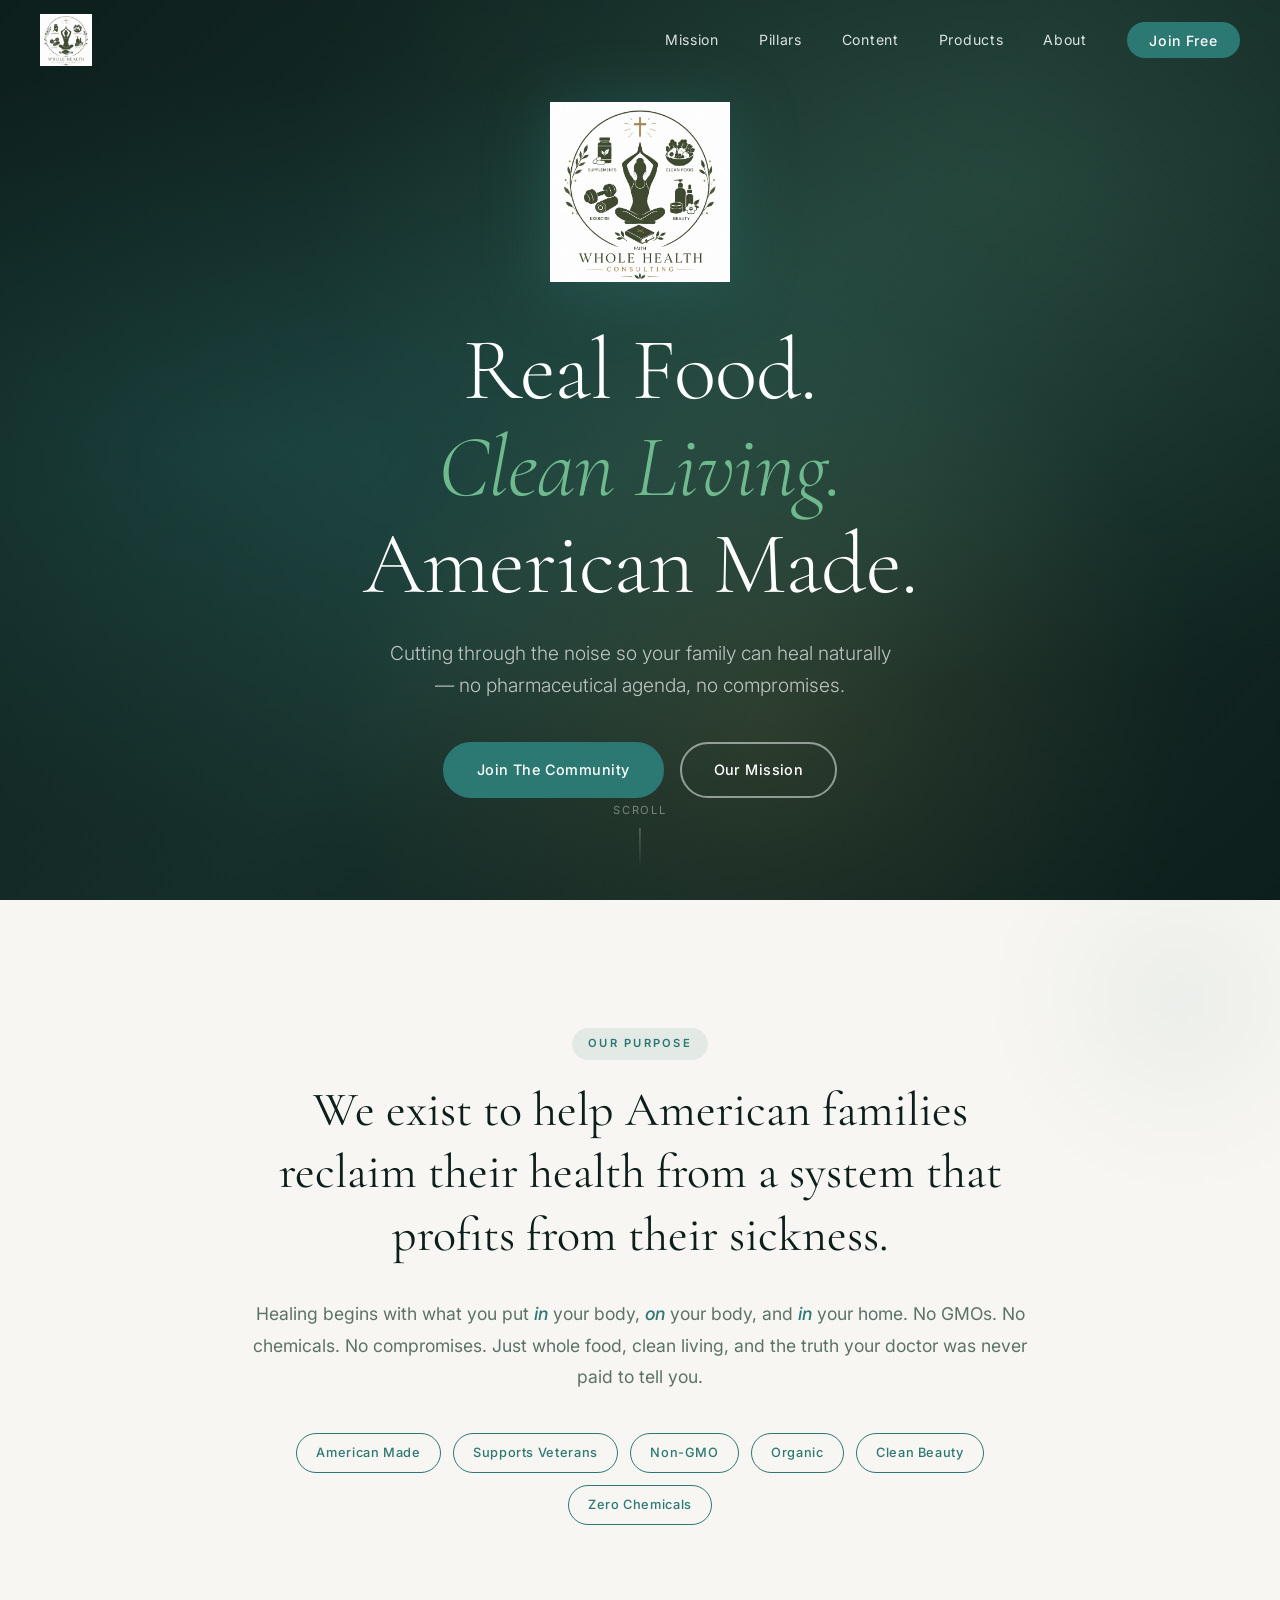
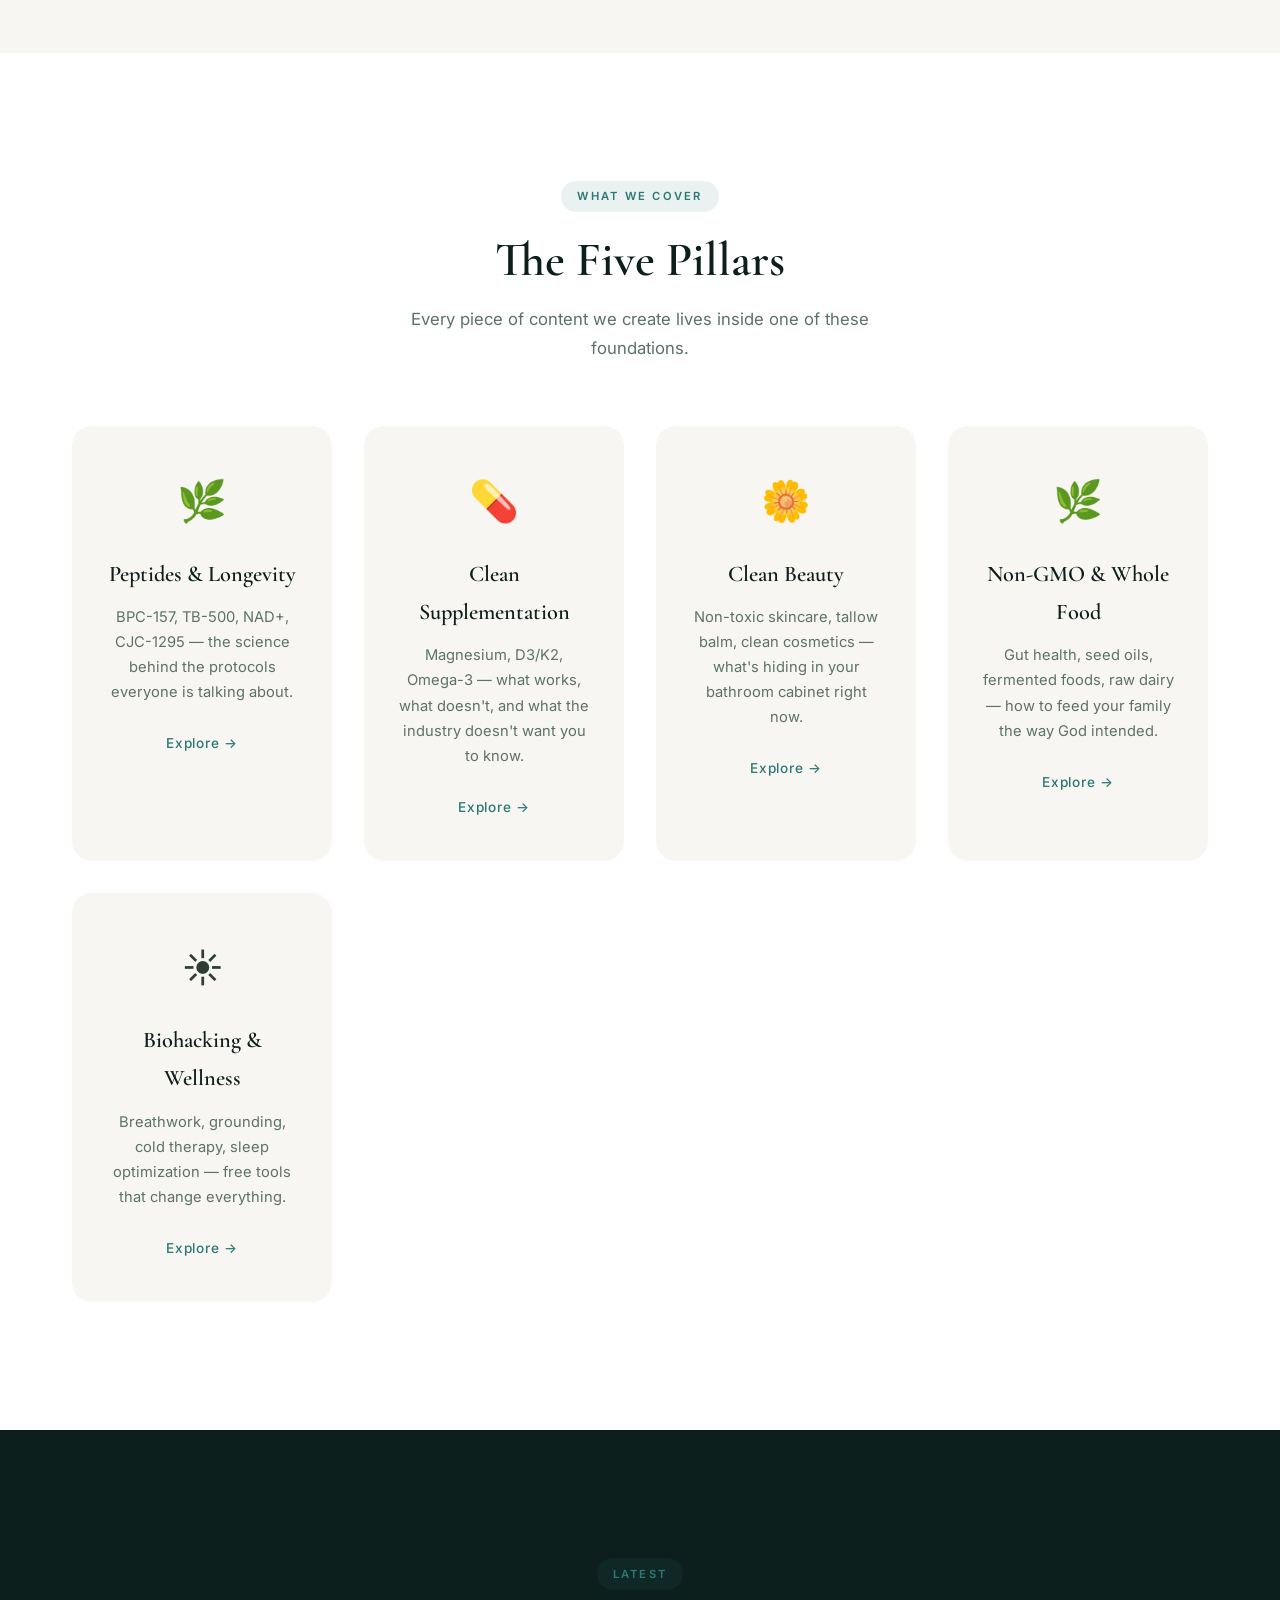
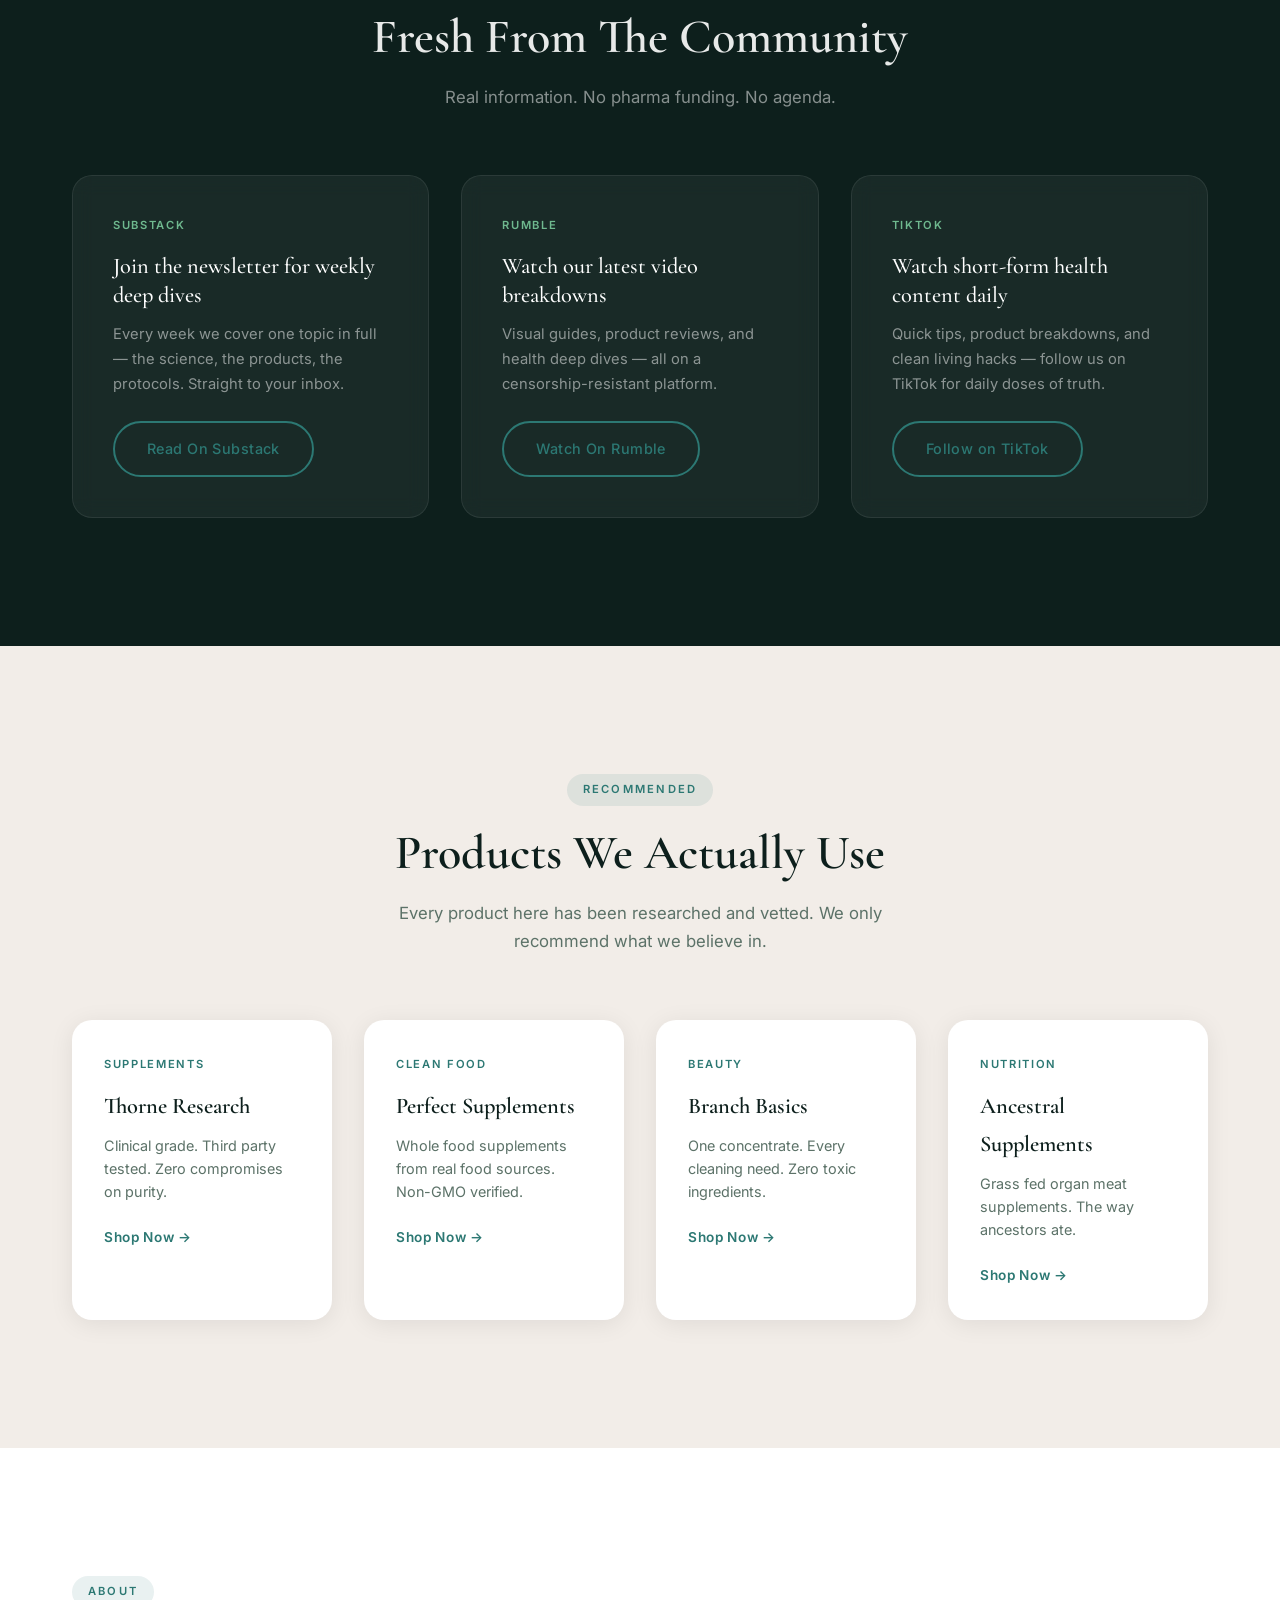
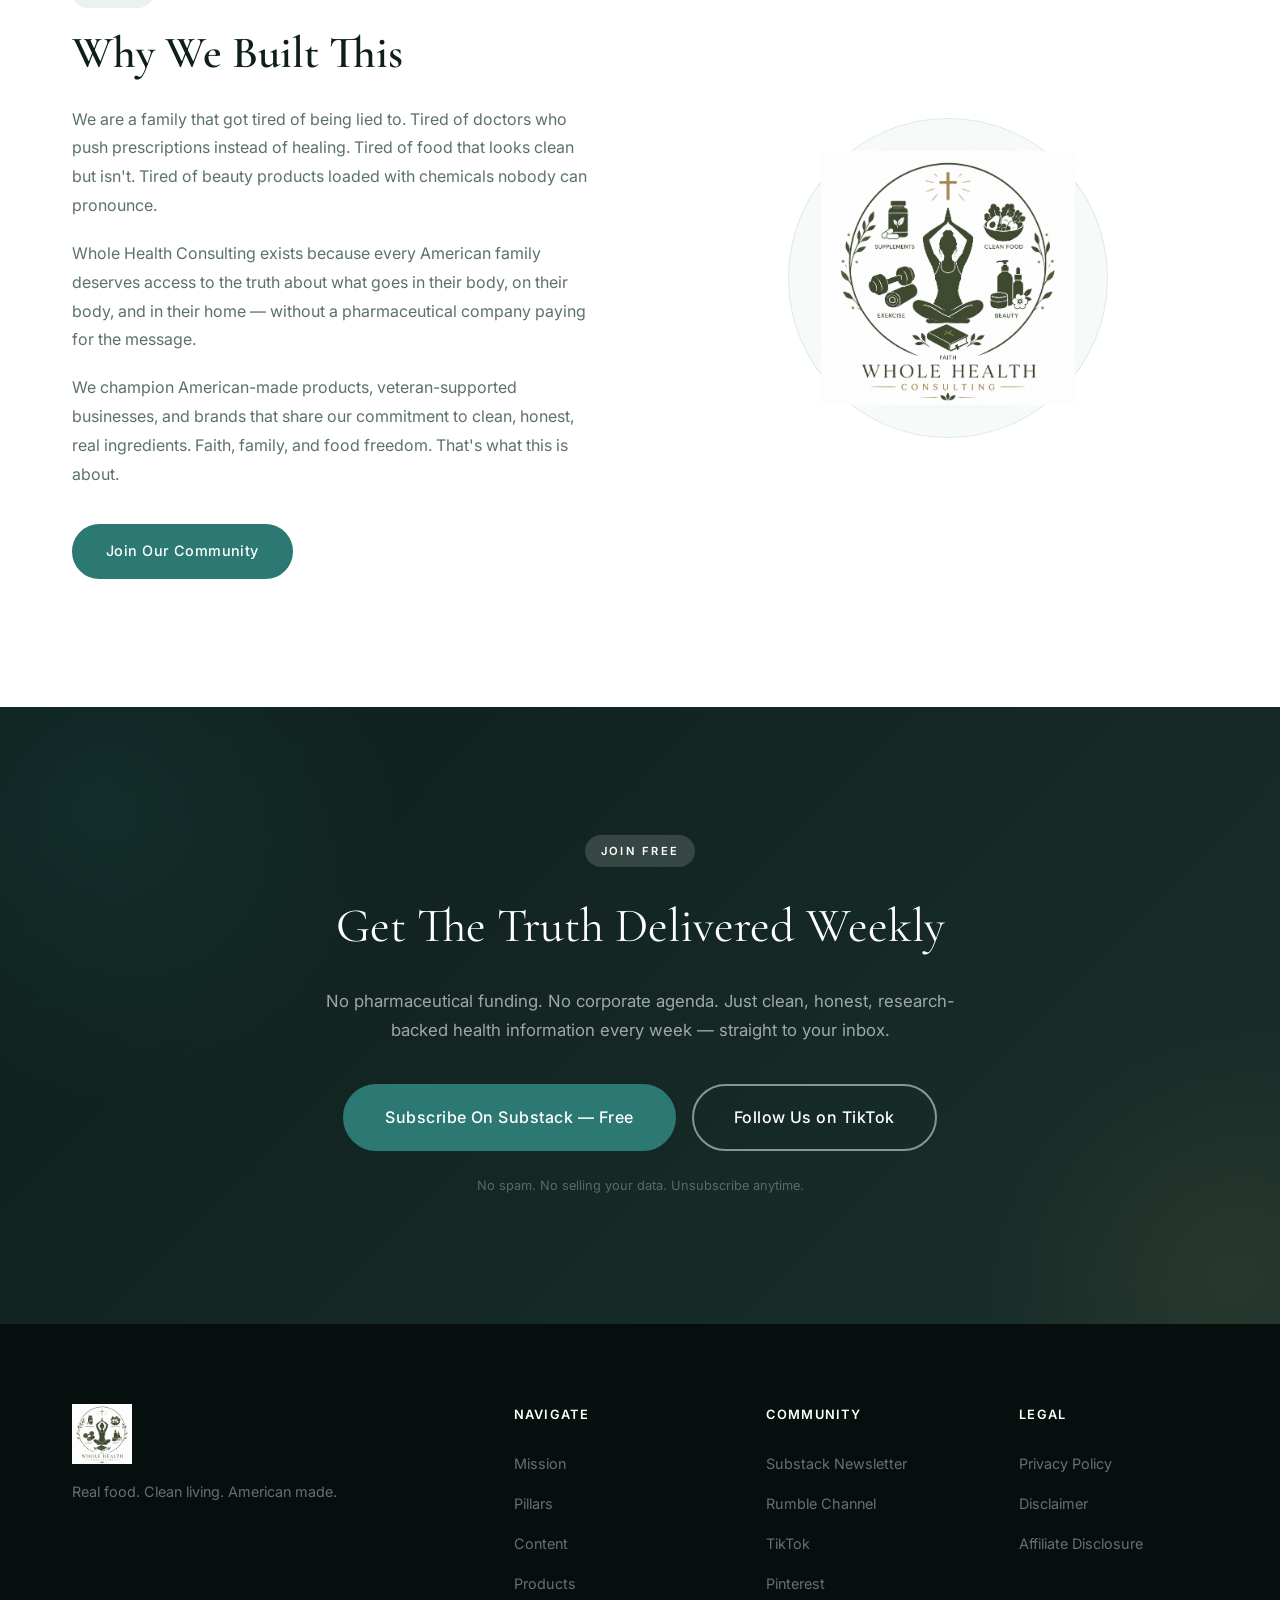
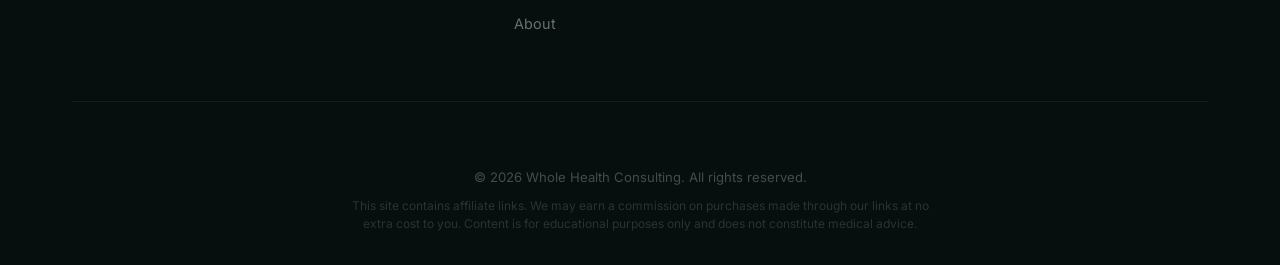
==== preview.html @ 271370a6 "Add coming-soon landing page; preserve full site as preview.html - index.html: branded coming-soon p" ====
<!DOCTYPE html>
<html lang="en">
<head>
    <meta charset="UTF-8" />
    <meta name="viewport" content="width=device-width, initial-scale=1.0" />
    <meta name="description" content="Whole Health Consulting — Real food. Clean living. American made. Natural health education for families who demand better." />
    <title>Whole Health Consulting</title>

    <!-- Fonts -->
    <link rel="preconnect" href="https://fonts.googleapis.com" />
    <link rel="preconnect" href="https://fonts.gstatic.com" crossorigin />
    <link href="https://fonts.googleapis.com/css2?family=Cormorant+Garamond:ital,wght@0,300;0,400;0,600;0,700;1,300;1,400&family=Inter:wght@300;400;500;600&display=swap" rel="stylesheet" />

    <!-- Styles -->
    <link rel="stylesheet" href="css/style.css" />
    <link rel="stylesheet" href="css/animations.css" />
    <link rel="stylesheet" href="css/responsive.css" />
</head>

<body>

    <!-- ── NAVIGATION ───────────────────────────────────── -->
    <nav id="navbar">
        <div class="nav-container">
            <a href="#home" class="nav-logo">
                <img src="images/logo.png" alt="Whole Health Consulting" />
            </a>
            <button class="nav-toggle" id="navToggle" aria-label="Toggle menu">
                <span></span><span></span><span></span>
            </button>
            <ul class="nav-links" id="navLinks">
                <li><a href="#mission">Mission</a></li>
                <li><a href="#pillars">Pillars</a></li>
                <li><a href="#content">Content</a></li>
                <li><a href="#products">Products</a></li>
                <li><a href="#about">About</a></li>
                <li><a href="#newsletter" class="nav-cta">Join Free</a></li>
            </ul>
        </div>
    </nav>

    <!-- ── HERO ─────────────────────────────────────────── -->
    <section id="home" class="hero">
        <div class="hero-bg">
            <div class="hero-overlay"></div>
            <div class="hero-particles" id="particles"></div>
        </div>
        <div class="hero-content">
            <img src="images/logo.png" alt="Whole Health Consulting" class="hero-logo animate-float" />
            <h1 class="hero-title animate-fade-up">
                Real Food.<br />
                <em>Clean Living.</em><br />
                American Made.
            </h1>
            <p class="hero-sub animate-fade-up delay-1">
                Cutting through the noise so your family can heal naturally —
                no pharmaceutical agenda, no compromises.
            </p>
            <div class="hero-buttons animate-fade-up delay-2">
                <a href="#newsletter" class="btn btn-primary">Join The Community</a>
                <a href="#mission" class="btn btn-ghost">Our Mission</a>
            </div>
        </div>
        <div class="hero-scroll-indicator">
            <span>Scroll</span>
            <div class="scroll-line"></div>
        </div>
    </section>

    <!-- ── MISSION ───────────────────────────────────────── -->
    <section id="mission" class="mission">
        <div class="container">
            <div class="mission-inner">
                <div class="section-tag animate-on-scroll">Our Purpose</div>
                <h2 class="mission-statement animate-on-scroll">
                    We exist to help American families reclaim their health
                    from a system that profits from their sickness.
                </h2>
                <p class="mission-body animate-on-scroll">
                    Healing begins with what you put <em>in</em> your body, <em>on</em> your body,
                    and <em>in</em> your home. No GMOs. No chemicals. No compromises.
                    Just whole food, clean living, and the truth your doctor was never paid to tell you.
                </p>
                <div class="mission-tags animate-on-scroll">
                    <span class="tag">American Made</span>
                    <span class="tag">Supports Veterans</span>
                    <span class="tag">Non-GMO</span>
                    <span class="tag">Organic</span>
                    <span class="tag">Clean Beauty</span>
                    <span class="tag">Zero Chemicals</span>
                </div>
            </div>
        </div>
    </section>

    <!-- ── PILLARS ───────────────────────────────────────── -->
    <section id="pillars" class="pillars">
        <div class="container">
            <div class="section-header animate-on-scroll">
                <div class="section-tag">What We Cover</div>
                <h2>The Five Pillars</h2>
                <p>Every piece of content we create lives inside one of these foundations.</p>
            </div>
            <div class="pillars-grid">

                <div class="pillar-card animate-on-scroll">
                    <div class="pillar-icon">&#127807;</div>
                    <h3>Peptides &amp; Longevity</h3>
                    <p>BPC-157, TB-500, NAD+, CJC-1295 — the science behind the protocols everyone is talking about.</p>
                    <a href="#newsletter" class="pillar-link">Explore &#8594;</a>
                </div>

                <div class="pillar-card animate-on-scroll delay-1">
                    <div class="pillar-icon">&#128138;</div>
                    <h3>Clean Supplementation</h3>
                    <p>Magnesium, D3/K2, Omega-3 — what works, what doesn't, and what the industry doesn't want you to know.</p>
                    <a href="#newsletter" class="pillar-link">Explore &#8594;</a>
                </div>

                <div class="pillar-card animate-on-scroll delay-2">
                    <div class="pillar-icon">&#127804;</div>
                    <h3>Clean Beauty</h3>
                    <p>Non-toxic skincare, tallow balm, clean cosmetics — what's hiding in your bathroom cabinet right now.</p>
                    <a href="#newsletter" class="pillar-link">Explore &#8594;</a>
                </div>

                <div class="pillar-card animate-on-scroll delay-3">
                    <div class="pillar-icon">&#127807;</div>
                    <h3>Non-GMO &amp; Whole Food</h3>
                    <p>Gut health, seed oils, fermented foods, raw dairy — how to feed your family the way God intended.</p>
                    <a href="#newsletter" class="pillar-link">Explore &#8594;</a>
                </div>

                <div class="pillar-card animate-on-scroll delay-4">
                    <div class="pillar-icon">&#9728;</div>
                    <h3>Biohacking &amp; Wellness</h3>
                    <p>Breathwork, grounding, cold therapy, sleep optimization — free tools that change everything.</p>
                    <a href="#newsletter" class="pillar-link">Explore &#8594;</a>
                </div>

            </div>
        </div>
    </section>

    <!-- ── FEATURED CONTENT ──────────────────────────────── -->
    <section id="content" class="featured-content">
        <div class="container">
            <div class="section-header animate-on-scroll">
                <div class="section-tag">Latest</div>
                <h2>Fresh From The Community</h2>
                <p>Real information. No pharma funding. No agenda.</p>
            </div>
            <div class="content-grid">
                <div class="content-card animate-on-scroll">
                    <div class="content-card-tag">Substack</div>
                    <h3>Join the newsletter for weekly deep dives</h3>
                    <p>Every week we cover one topic in full — the science, the products, the protocols. Straight to your inbox.</p>
                    <a href="https://substack.com" target="_blank" class="btn btn-outline">Read On Substack</a>
                </div>
                <div class="content-card animate-on-scroll delay-1">
                    <div class="content-card-tag">Rumble</div>
                    <h3>Watch our latest video breakdowns</h3>
                    <p>Visual guides, product reviews, and health deep dives — all on a censorship-resistant platform.</p>
                    <a href="https://rumble.com" target="_blank" class="btn btn-outline">Watch On Rumble</a>
                </div>
                <div class="content-card animate-on-scroll delay-2">
                    <div class="content-card-tag">TikTok</div>
                    <h3>Watch short-form health content daily</h3>
                    <p>Quick tips, product breakdowns, and clean living hacks — follow us on TikTok for daily doses of truth.</p>
                    <a href="https://www.tiktok.com/@wholehealthconsulting" target="_blank" class="btn btn-outline">Follow on TikTok</a>
                </div>
            </div>
        </div>
    </section>

    <!-- ── PRODUCTS ───────────────────────────────────────── -->
    <section id="products" class="products">
        <div class="container">
            <div class="section-header animate-on-scroll">
                <div class="section-tag">Recommended</div>
                <h2>Products We Actually Use</h2>
                <p>Every product here has been researched and vetted. We only recommend what we believe in.</p>
            </div>
            <div class="products-grid">
                <div class="product-card animate-on-scroll">
                    <div class="product-category">Supplements</div>
                    <h4>Thorne Research</h4>
                    <p>Clinical grade. Third party tested. Zero compromises on purity.</p>
                    <a href="#" class="product-link">Shop Now &#8594;</a>
                </div>
                <div class="product-card animate-on-scroll delay-1">
                    <div class="product-category">Clean Food</div>
                    <h4>Perfect Supplements</h4>
                    <p>Whole food supplements from real food sources. Non-GMO verified.</p>
                    <a href="#" class="product-link">Shop Now &#8594;</a>
                </div>
                <div class="product-card animate-on-scroll delay-2">
                    <div class="product-category">Beauty</div>
                    <h4>Branch Basics</h4>
                    <p>One concentrate. Every cleaning need. Zero toxic ingredients.</p>
                    <a href="#" class="product-link">Shop Now &#8594;</a>
                </div>
                <div class="product-card animate-on-scroll delay-3">
                    <div class="product-category">Nutrition</div>
                    <h4>Ancestral Supplements</h4>
                    <p>Grass fed organ meat supplements. The way ancestors ate.</p>
                    <a href="#" class="product-link">Shop Now &#8594;</a>
                </div>
            </div>
        </div>
    </section>

    <!-- ── ABOUT ──────────────────────────────────────────── -->
    <section id="about" class="about">
        <div class="container">
            <div class="about-inner">
                <div class="about-text animate-on-scroll">
                    <div class="section-tag">About</div>
                    <h2>Why We Built This</h2>
                    <p>
                        We are a family that got tired of being lied to. Tired of doctors who push prescriptions
                        instead of healing. Tired of food that looks clean but isn't. Tired of beauty products
                        loaded with chemicals nobody can pronounce.
                    </p>
                    <p>
                        Whole Health Consulting exists because every American family deserves access to
                        the truth about what goes in their body, on their body, and in their home —
                        without a pharmaceutical company paying for the message.
                    </p>
                    <p>
                        We champion American-made products, veteran-supported businesses, and brands
                        that share our commitment to clean, honest, real ingredients.
                        Faith, family, and food freedom. That's what this is about.
                    </p>
                    <a href="#newsletter" class="btn btn-primary">Join Our Community</a>
                </div>
                <div class="about-visual animate-on-scroll delay-1">
                    <div class="about-logo-wrap">
                        <img src="images/logo.png" alt="Whole Health Consulting" />
                    </div>
                </div>
            </div>
        </div>
    </section>

    <!-- ── NEWSLETTER ─────────────────────────────────────── -->
    <section id="newsletter" class="newsletter">
        <div class="container">
            <div class="newsletter-inner animate-on-scroll">
                <div class="section-tag light">Join Free</div>
                <h2>Get The Truth Delivered Weekly</h2>
                <p>
                    No pharmaceutical funding. No corporate agenda. Just clean, honest,
                    research-backed health information every week — straight to your inbox.
                </p>
                <div class="newsletter-buttons">
                    <a href="https://substack.com" target="_blank" class="btn btn-primary btn-large">
                        Subscribe On Substack — Free
                    </a>
                    <a href="https://www.tiktok.com/@wholehealthconsulting" target="_blank" class="btn btn-ghost btn-large">
                        Follow Us on TikTok
                    </a>
                </div>
                <p class="newsletter-note">No spam. No selling your data. Unsubscribe anytime.</p>
            </div>
        </div>
    </section>

    <!-- ── FOOTER ─────────────────────────────────────────── -->
    <footer class="footer">
        <div class="container">
            <div class="footer-inner">
                <div class="footer-brand">
                    <img src="images/logo.png" alt="Whole Health Consulting" class="footer-logo" />
                    <p>Real food. Clean living. American made.</p>
                </div>
                <div class="footer-links">
                    <h4>Navigate</h4>
                    <ul>
                        <li><a href="#mission">Mission</a></li>
                        <li><a href="#pillars">Pillars</a></li>
                        <li><a href="#content">Content</a></li>
                        <li><a href="#products">Products</a></li>
                        <li><a href="#about">About</a></li>
                    </ul>
                </div>
                <div class="footer-links">
                    <h4>Community</h4>
                    <ul>
                        <li><a href="https://substack.com" target="_blank">Substack Newsletter</a></li>
                        <li><a href="https://rumble.com" target="_blank">Rumble Channel</a></li>
                        <li><a href="https://www.tiktok.com/@wholehealthconsulting" target="_blank">TikTok</a></li>
                        <li><a href="https://pinterest.com" target="_blank">Pinterest</a></li>
                    </ul>
                </div>
                <div class="footer-legal">
                    <h4>Legal</h4>
                    <ul>
                        <li><a href="#">Privacy Policy</a></li>
                        <li><a href="#">Disclaimer</a></li>
                        <li><a href="#">Affiliate Disclosure</a></li>
                    </ul>
                </div>
            </div>
            <div class="footer-bottom">
                <p>&copy; 2026 Whole Health Consulting. All rights reserved.</p>
                <p class="disclaimer">
                    This site contains affiliate links. We may earn a commission on purchases
                    made through our links at no extra cost to you. Content is for educational
                    purposes only and does not constitute medical advice.
                </p>
            </div>
        </div>
    </footer>

    <!-- ── SCRIPTS ────────────────────────────────────────── -->
    <script src="js/nav.js"></script>
    <script src="js/animations.js"></script>
    <script src="js/main.js"></script>

</body>
</html>
---- css/style.css ----
/* ── ROOT VARIABLES ────────────────────────────────────── */
:root {
    --primary:    #2C7873;
    --secondary:  #6FB98F;
    --accent:     #C8B89A;
    --gold:       #C8A951;
    --dark:       #0D1F1C;
    --dark-mid:   #1A2F2B;
    --text:       #2C3E35;
    --text-light: #5C7268;
    --white:      #FFFFFF;
    --off-white:  #F8F6F2;
    --light-bg:   #F2EDE8;

    --font-serif: 'Cormorant Garamond', Georgia, serif;
    --font-sans:  'Inter', system-ui, sans-serif;

    --max-width: 1200px;
    --nav-height: 80px;
    --radius: 12px;
    --radius-lg: 20px;
    --shadow: 0 4px 24px rgba(0,0,0,0.08);
    --shadow-lg: 0 12px 48px rgba(0,0,0,0.14);
    --transition: all 0.4s cubic-bezier(0.4, 0, 0.2, 1);
}

/* ── RESET ──────────────────────────────────────────────── */
*, *::before, *::after { box-sizing: border-box; margin: 0; padding: 0; }
html { scroll-behavior: smooth; font-size: 16px; }
body {
    font-family: var(--font-sans);
    color: var(--text);
    background: var(--white);
    overflow-x: hidden;
    line-height: 1.7;
}
img { max-width: 100%; display: block; }
a  { text-decoration: none; color: inherit; }
ul { list-style: none; }

/* ── UTILITY ────────────────────────────────────────────── */
.container {
    max-width: var(--max-width);
    margin: 0 auto;
    padding: 0 2rem;
}
.section-tag {
    display: inline-block;
    font-family: var(--font-sans);
    font-size: 0.7rem;
    font-weight: 600;
    letter-spacing: 0.2em;
    text-transform: uppercase;
    color: var(--primary);
    background: rgba(44,120,115,0.1);
    padding: 0.4rem 1rem;
    border-radius: 100px;
    margin-bottom: 1.2rem;
}
.section-tag.light {
    color: var(--white);
    background: rgba(255,255,255,0.15);
}
.section-header {
    text-align: center;
    margin-bottom: 4rem;
}
.section-header h2 {
    font-family: var(--font-serif);
    font-size: clamp(2rem, 4vw, 3rem);
    font-weight: 600;
    color: var(--dark);
    margin-bottom: 1rem;
    line-height: 1.2;
}
.section-header p {
    font-size: 1.05rem;
    color: var(--text-light);
    max-width: 520px;
    margin: 0 auto;
}

/* ── BUTTONS ────────────────────────────────────────────── */
.btn {
    display: inline-flex;
    align-items: center;
    justify-content: center;
    gap: 0.5rem;
    padding: 0.85rem 2rem;
    border-radius: 100px;
    font-family: var(--font-sans);
    font-size: 0.9rem;
    font-weight: 500;
    letter-spacing: 0.03em;
    cursor: pointer;
    transition: var(--transition);
    border: 2px solid transparent;
    white-space: nowrap;
}
.btn-primary {
    background: var(--primary);
    color: var(--white);
    border-color: var(--primary);
}
.btn-primary:hover {
    background: var(--dark-mid);
    border-color: var(--dark-mid);
    transform: translateY(-2px);
    box-shadow: 0 8px 24px rgba(44,120,115,0.3);
}
.btn-ghost {
    background: transparent;
    color: var(--white);
    border-color: rgba(255,255,255,0.5);
}
.btn-ghost:hover {
    background: rgba(255,255,255,0.1);
    border-color: var(--white);
    transform: translateY(-2px);
}
.btn-outline {
    background: transparent;
    color: var(--primary);
    border-color: var(--primary);
}
.btn-outline:hover {
    background: var(--primary);
    color: var(--white);
    transform: translateY(-2px);
}
.btn-large { padding: 1.1rem 2.5rem; font-size: 1rem; }

/* ── NAVIGATION ─────────────────────────────────────────── */
#navbar {
    position: fixed;
    top: 0; left: 0; right: 0;
    z-index: 1000;
    height: var(--nav-height);
    transition: var(--transition);
    padding: 0 2rem;
}
#navbar.scrolled {
    background: rgba(13,31,28,0.96);
    backdrop-filter: blur(12px);
    box-shadow: 0 2px 20px rgba(0,0,0,0.2);
}
.nav-container {
    max-width: var(--max-width);
    margin: 0 auto;
    height: 100%;
    display: flex;
    align-items: center;
    justify-content: space-between;
}
.nav-logo img {
    height: 52px;
    width: auto;
    transition: var(--transition);
}
.nav-logo img:hover { opacity: 0.85; }
.nav-links {
    display: flex;
    align-items: center;
    gap: 2.5rem;
}
.nav-links a {
    color: rgba(255,255,255,0.85);
    font-size: 0.88rem;
    font-weight: 400;
    letter-spacing: 0.05em;
    transition: var(--transition);
    position: relative;
}
.nav-links a::after {
    content: '';
    position: absolute;
    bottom: -4px; left: 0;
    width: 0; height: 1px;
    background: var(--secondary);
    transition: var(--transition);
}
.nav-links a:hover { color: var(--white); }
.nav-links a:hover::after { width: 100%; }
.nav-cta {
    background: var(--primary) !important;
    color: var(--white) !important;
    padding: 0.6rem 1.4rem;
    border-radius: 100px;
    font-weight: 500 !important;
}
.nav-cta:hover {
    background: var(--secondary) !important;
    transform: translateY(-1px);
}
.nav-cta::after { display: none !important; }
.nav-toggle {
    display: none;
    flex-direction: column;
    gap: 5px;
    background: none;
    border: none;
    cursor: pointer;
    padding: 4px;
}
.nav-toggle span {
    display: block;
    width: 24px; height: 2px;
    background: var(--white);
    transition: var(--transition);
    border-radius: 2px;
}

/* ── HERO ───────────────────────────────────────────────── */
.hero {
    position: relative;
    min-height: 100vh;
    display: flex;
    align-items: center;
    justify-content: center;
    overflow: hidden;
    background: var(--dark);
}
.hero-bg {
    position: absolute;
    inset: 0;
    background: 
        radial-gradient(ellipse at 20% 50%, rgba(44,120,115,0.3) 0%, transparent 60%),
        radial-gradient(ellipse at 80% 20%, rgba(111,185,143,0.2) 0%, transparent 50%),
        radial-gradient(ellipse at 60% 80%, rgba(200,169,81,0.15) 0%, transparent 40%),
        linear-gradient(135deg, #0D1F1C 0%, #1A3530 50%, #0D1F1C 100%);
}
.hero-overlay {
    position: absolute;
    inset: 0;
    background: radial-gradient(ellipse at center, transparent 30%, rgba(13,31,28,0.4) 100%);
}
.hero-content {
    position: relative;
    z-index: 2;
    text-align: center;
    padding: 0 2rem;
    max-width: 800px;
}
.hero-logo {
    width: 180px;
    height: 180px;
    object-fit: contain;
    margin: 0 auto 2.5rem;
    filter: drop-shadow(0 8px 32px rgba(44,120,115,0.4));
}
.hero-title {
    font-family: var(--font-serif);
    font-size: clamp(3rem, 7vw, 5.5rem);
    font-weight: 300;
    color: var(--white);
    line-height: 1.1;
    margin-bottom: 1.5rem;
    letter-spacing: -0.01em;
}
.hero-title em {
    font-style: italic;
    color: var(--secondary);
}
.hero-sub {
    font-size: clamp(1rem, 2vw, 1.2rem);
    color: rgba(255,255,255,0.7);
    max-width: 520px;
    margin: 0 auto 2.5rem;
    line-height: 1.7;
    font-weight: 300;
}
.hero-buttons {
    display: flex;
    gap: 1rem;
    justify-content: center;
    flex-wrap: wrap;
}
.hero-scroll-indicator {
    position: absolute;
    bottom: 2rem;
    left: 50%;
    transform: translateX(-50%);
    display: flex;
    flex-direction: column;
    align-items: center;
    gap: 0.5rem;
    color: rgba(255,255,255,0.4);
    font-size: 0.7rem;
    letter-spacing: 0.15em;
    text-transform: uppercase;
}
.scroll-line {
    width: 1px;
    height: 40px;
    background: linear-gradient(to bottom, rgba(255,255,255,0.4), transparent);
    animation: scrollPulse 2s ease-in-out infinite;
}

/* ── MISSION ─────────────────────────────────────────────── */
.mission {
    padding: 8rem 0;
    background: var(--off-white);
    position: relative;
    overflow: hidden;
}
.mission::before {
    content: '';
    position: absolute;
    top: -100px; right: -100px;
    width: 400px; height: 400px;
    border-radius: 50%;
    background: radial-gradient(circle, rgba(44,120,115,0.06), transparent 70%);
}
.mission-inner {
    max-width: 780px;
    margin: 0 auto;
    text-align: center;
}
.mission-statement {
    font-family: var(--font-serif);
    font-size: clamp(1.8rem, 4vw, 3rem);
    font-weight: 400;
    color: var(--dark);
    line-height: 1.3;
    margin-bottom: 2rem;
}
.mission-body {
    font-size: 1.1rem;
    color: var(--text-light);
    margin-bottom: 2.5rem;
    line-height: 1.8;
}
.mission-body em {
    color: var(--primary);
    font-style: italic;
    font-weight: 500;
}
.mission-tags {
    display: flex;
    flex-wrap: wrap;
    gap: 0.75rem;
    justify-content: center;
}
.tag {
    padding: 0.5rem 1.2rem;
    border: 1.5px solid var(--primary);
    border-radius: 100px;
    font-size: 0.8rem;
    font-weight: 500;
    color: var(--primary);
    letter-spacing: 0.05em;
    transition: var(--transition);
}
.tag:hover {
    background: var(--primary);
    color: var(--white);
}

/* ── PILLARS ─────────────────────────────────────────────── */
.pillars {
    padding: 8rem 0;
    background: var(--white);
}
.pillars-grid {
    display: grid;
    grid-template-columns: repeat(auto-fit, minmax(220px, 1fr));
    gap: 2rem;
}
.pillar-card {
    background: var(--off-white);
    border-radius: var(--radius-lg);
    padding: 2.5rem 2rem;
    text-align: center;
    transition: var(--transition);
    border: 1px solid transparent;
    position: relative;
    overflow: hidden;
}
.pillar-card::before {
    content: '';
    position: absolute;
    bottom: 0; left: 0; right: 0;
    height: 3px;
    background: linear-gradient(90deg, var(--primary), var(--secondary));
    transform: scaleX(0);
    transition: var(--transition);
}
.pillar-card:hover {
    transform: translateY(-8px);
    box-shadow: var(--shadow-lg);
    border-color: rgba(44,120,115,0.1);
    background: var(--white);
}
.pillar-card:hover::before { transform: scaleX(1); }
.pillar-icon {
    font-size: 2.5rem;
    margin-bottom: 1.2rem;
    display: block;
}
.pillar-card h3 {
    font-family: var(--font-serif);
    font-size: 1.4rem;
    font-weight: 600;
    color: var(--dark);
    margin-bottom: 0.8rem;
}
.pillar-card p {
    font-size: 0.92rem;
    color: var(--text-light);
    line-height: 1.7;
    margin-bottom: 1.5rem;
}
.pillar-link {
    font-size: 0.85rem;
    font-weight: 500;
    color: var(--primary);
    letter-spacing: 0.05em;
    transition: var(--transition);
}
.pillar-link:hover { color: var(--secondary); letter-spacing: 0.1em; }

/* ── FEATURED CONTENT ───────────────────────────────────── */
.featured-content {
    padding: 8rem 0;
    background: var(--dark);
}
.featured-content .section-header h2,
.featured-content .section-header p { color: rgba(255,255,255,0.9); }
.featured-content .section-header p { color: rgba(255,255,255,0.5); }
.content-grid {
    display: grid;
    grid-template-columns: repeat(auto-fit, minmax(280px, 1fr));
    gap: 2rem;
}
.content-card {
    background: rgba(255,255,255,0.05);
    border: 1px solid rgba(255,255,255,0.08);
    border-radius: var(--radius-lg);
    padding: 2.5rem;
    transition: var(--transition);
    backdrop-filter: blur(10px);
}
.content-card:hover {
    background: rgba(255,255,255,0.08);
    border-color: rgba(111,185,143,0.3);
    transform: translateY(-4px);
}
.content-card-tag {
    font-size: 0.7rem;
    font-weight: 600;
    letter-spacing: 0.15em;
    text-transform: uppercase;
    color: var(--secondary);
    margin-bottom: 1rem;
}
.content-card h3 {
    font-family: var(--font-serif);
    font-size: 1.4rem;
    font-weight: 500;
    color: var(--white);
    margin-bottom: 0.8rem;
    line-height: 1.3;
}
.content-card p {
    font-size: 0.92rem;
    color: rgba(255,255,255,0.5);
    margin-bottom: 1.5rem;
    line-height: 1.7;
}

/* ── PRODUCTS ───────────────────────────────────────────── */
.products {
    padding: 8rem 0;
    background: var(--light-bg);
}
.products-grid {
    display: grid;
    grid-template-columns: repeat(auto-fit, minmax(240px, 1fr));
    gap: 2rem;
}
.product-card {
    background: var(--white);
    border-radius: var(--radius-lg);
    padding: 2rem;
    transition: var(--transition);
    box-shadow: var(--shadow);
    border-top: 3px solid transparent;
}
.product-card:hover {
    transform: translateY(-6px);
    box-shadow: var(--shadow-lg);
    border-top-color: var(--primary);
}
.product-category {
    font-size: 0.7rem;
    font-weight: 600;
    letter-spacing: 0.15em;
    text-transform: uppercase;
    color: var(--primary);
    margin-bottom: 0.8rem;
}
.product-card h4 {
    font-family: var(--font-serif);
    font-size: 1.4rem;
    font-weight: 600;
    color: var(--dark);
    margin-bottom: 0.6rem;
}
.product-card p {
    font-size: 0.9rem;
    color: var(--text-light);
    margin-bottom: 1.2rem;
    line-height: 1.6;
}
.product-link {
    font-size: 0.85rem;
    font-weight: 600;
    color: var(--primary);
    letter-spacing: 0.05em;
    transition: var(--transition);
}
.product-link:hover { color: var(--secondary); letter-spacing: 0.1em; }

/* ── ABOUT ──────────────────────────────────────────────── */
.about {
    padding: 8rem 0;
    background: var(--white);
}
.about-inner {
    display: grid;
    grid-template-columns: 1fr 1fr;
    gap: 6rem;
    align-items: center;
}
.about-text h2 {
    font-family: var(--font-serif);
    font-size: clamp(2rem, 3.5vw, 2.8rem);
    font-weight: 600;
    color: var(--dark);
    margin-bottom: 1.5rem;
    line-height: 1.2;
}
.about-text p {
    font-size: 1rem;
    color: var(--text-light);
    line-height: 1.8;
    margin-bottom: 1.2rem;
}
.about-text .btn { margin-top: 1rem; }
.about-visual { display: flex; justify-content: center; }
.about-logo-wrap {
    width: 320px; height: 320px;
    border-radius: 50%;
    background: radial-gradient(circle, rgba(44,120,115,0.08), rgba(111,185,143,0.04));
    display: flex;
    align-items: center;
    justify-content: center;
    border: 1px solid rgba(44,120,115,0.12);
    padding: 2rem;
    animation: gentlePulse 4s ease-in-out infinite;
}
.about-logo-wrap img { width: 100%; }

/* ── NEWSLETTER ─────────────────────────────────────────── */
.newsletter {
    padding: 8rem 0;
    background: linear-gradient(135deg, var(--dark) 0%, var(--dark-mid) 100%);
    position: relative;
    overflow: hidden;
}
.newsletter::before {
    content: '';
    position: absolute;
    top: -200px; left: -200px;
    width: 600px; height: 600px;
    border-radius: 50%;
    background: radial-gradient(circle, rgba(44,120,115,0.15), transparent 70%);
}
.newsletter::after {
    content: '';
    position: absolute;
    bottom: -200px; right: -200px;
    width: 500px; height: 500px;
    border-radius: 50%;
    background: radial-gradient(circle, rgba(200,169,81,0.08), transparent 70%);
}
.newsletter-inner {
    position: relative;
    z-index: 2;
    text-align: center;
    max-width: 640px;
    margin: 0 auto;
}
.newsletter-inner h2 {
    font-family: var(--font-serif);
    font-size: clamp(2rem, 4vw, 3rem);
    font-weight: 400;
    color: var(--white);
    margin-bottom: 1.2rem;
}
.newsletter-inner p {
    font-size: 1.05rem;
    color: rgba(255,255,255,0.6);
    margin-bottom: 2.5rem;
    line-height: 1.7;
}
.newsletter-buttons {
    display: flex;
    gap: 1rem;
    justify-content: center;
    flex-wrap: wrap;
    margin-bottom: 1.5rem;
}
.newsletter-note {
    font-size: 0.8rem !important;
    color: rgba(255,255,255,0.3) !important;
    margin-bottom: 0 !important;
}

/* ── FOOTER ─────────────────────────────────────────────── */
.footer {
    background: #060F0E;
    padding: 5rem 0 2rem;
}
.footer-inner {
    display: grid;
    grid-template-columns: 2fr 1fr 1fr 1fr;
    gap: 4rem;
    margin-bottom: 4rem;
    padding-bottom: 4rem;
    border-bottom: 1px solid rgba(255,255,255,0.06);
}
.footer-brand p {
    color: rgba(255,255,255,0.4);
    font-size: 0.9rem;
    margin-top: 1rem;
    line-height: 1.6;
}
.footer-logo { height: 60px; width: auto; }
.footer-links h4 {
    color: var(--white);
    font-size: 0.8rem;
    font-weight: 600;
    letter-spacing: 0.1em;
    text-transform: uppercase;
    margin-bottom: 1.5rem;
}
.footer-links ul { display: flex; flex-direction: column; gap: 0.8rem; }
.footer-links a {
    color: rgba(255,255,255,0.4);
    font-size: 0.9rem;
    transition: var(--transition);
}
.footer-links a:hover { color: var(--secondary); }
.footer-legal h4 {
    color: var(--white);
    font-size: 0.8rem;
    font-weight: 600;
    letter-spacing: 0.1em;
    text-transform: uppercase;
    margin-bottom: 1.5rem;
}
.footer-legal ul { display: flex; flex-direction: column; gap: 0.8rem; }
.footer-legal a {
    color: rgba(255,255,255,0.4);
    font-size: 0.9rem;
    transition: var(--transition);
}
.footer-legal a:hover { color: var(--secondary); }
.footer-bottom { text-align: center; }
.footer-bottom p {
    color: rgba(255,255,255,0.25);
    font-size: 0.82rem;
    margin-bottom: 0.5rem;
}
.disclaimer {
    color: rgba(255,255,255,0.15) !important;
    font-size: 0.75rem !important;
    max-width: 600px;
    margin: 0 auto !important;
    line-height: 1.5;
}
---- css/responsive.css ----
/* ── TABLET ─────────────────────────────────────────────── */
@media (max-width: 1024px) {
    .about-inner { grid-template-columns: 1fr; gap: 3rem; }
    .about-visual { order: -1; }
    .footer-inner { grid-template-columns: 1fr 1fr; gap: 3rem; }
}

/* ── MOBILE ─────────────────────────────────────────────── */
@media (max-width: 768px) {
    .nav-links {
        position: fixed;
        top: var(--nav-height); left: 0; right: 0;
        background: rgba(13,31,28,0.98);
        backdrop-filter: blur(12px);
        flex-direction: column;
        padding: 2rem;
        gap: 1.5rem;
        transform: translateY(-100%);
        opacity: 0;
        transition: var(--transition);
        pointer-events: none;
    }
    .nav-links.open {
        transform: translateY(0);
        opacity: 1;
        pointer-events: all;
    }
    .nav-toggle { display: flex; }
    .hero-logo { width: 130px; height: 130px; }
    .pillars-grid { grid-template-columns: 1fr 1fr; }
    .content-grid { grid-template-columns: 1fr; }
    .footer-inner { grid-template-columns: 1fr; gap: 2rem; }
    .newsletter-buttons { flex-direction: column; align-items: center; }
}

@media (max-width: 480px) {
    .pillars-grid { grid-template-columns: 1fr; }
    .products-grid { grid-template-columns: 1fr; }
    .hero-buttons { flex-direction: column; align-items: center; }
}
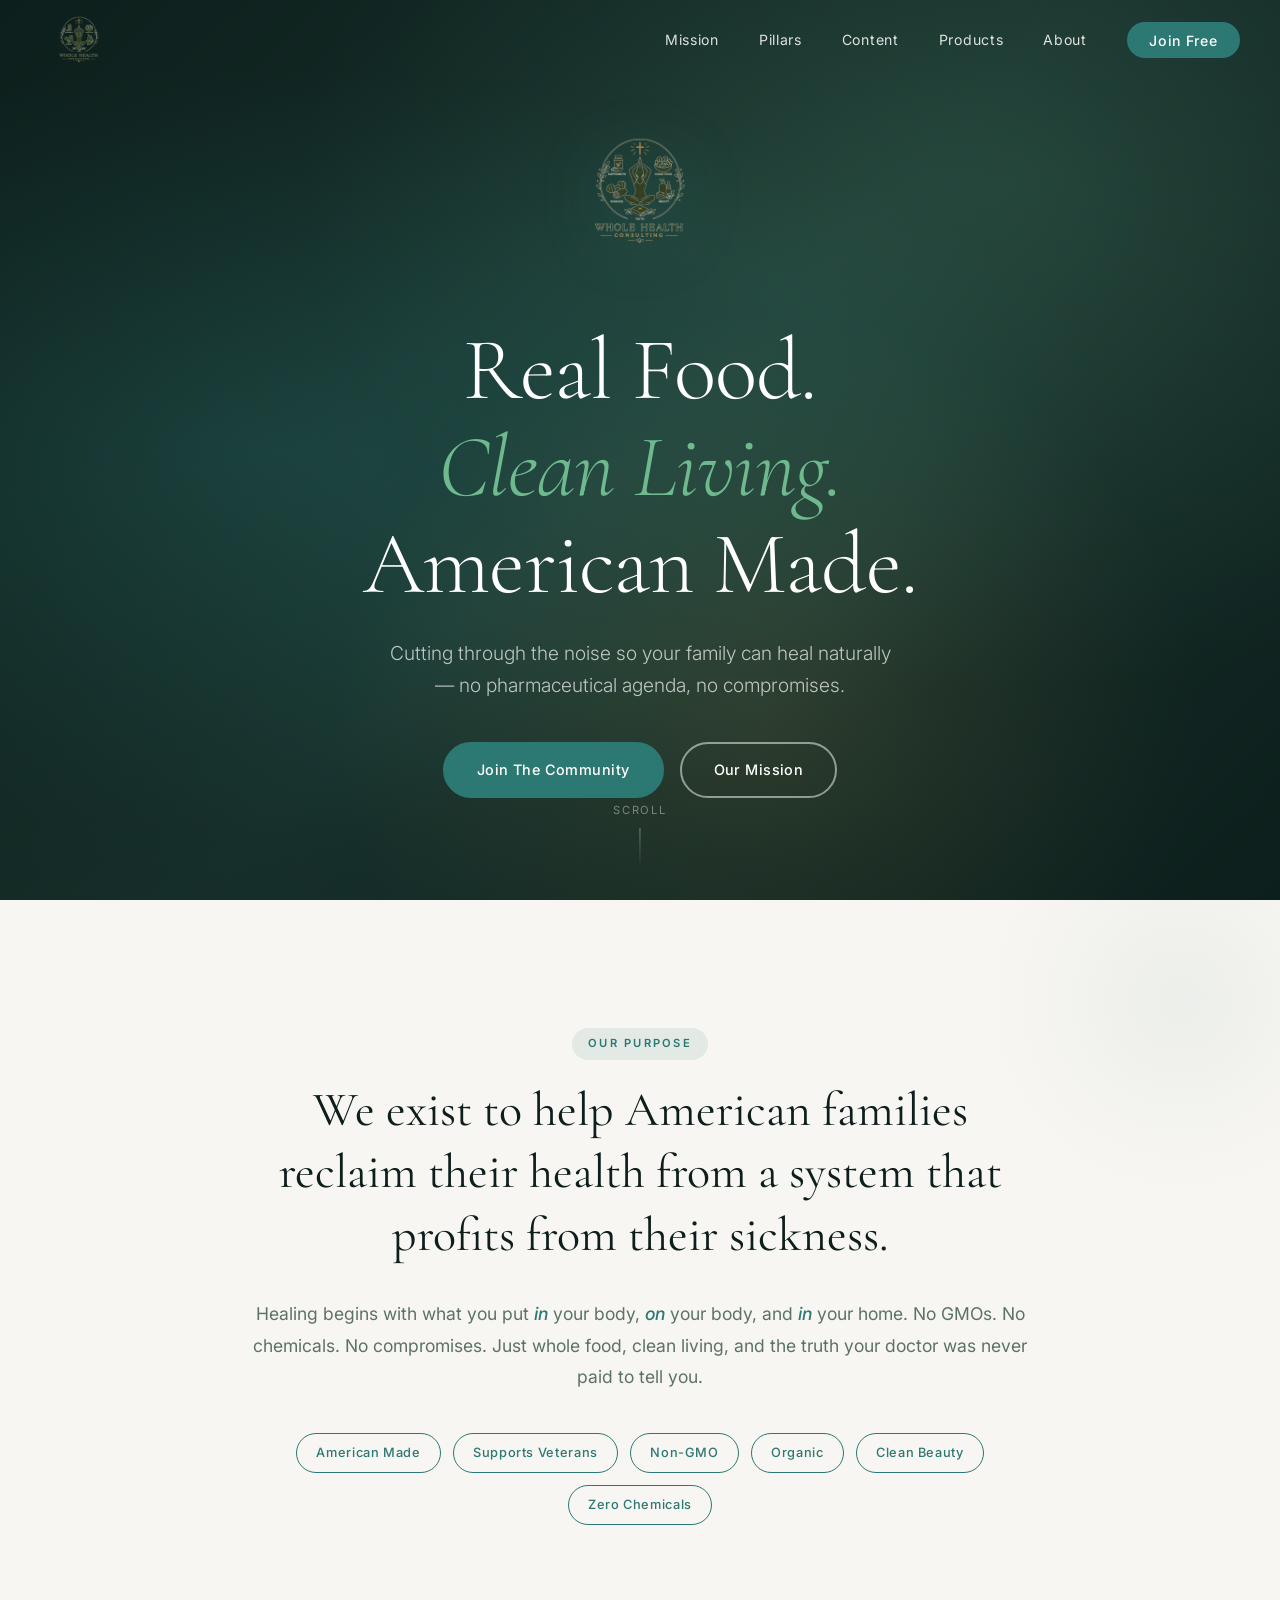
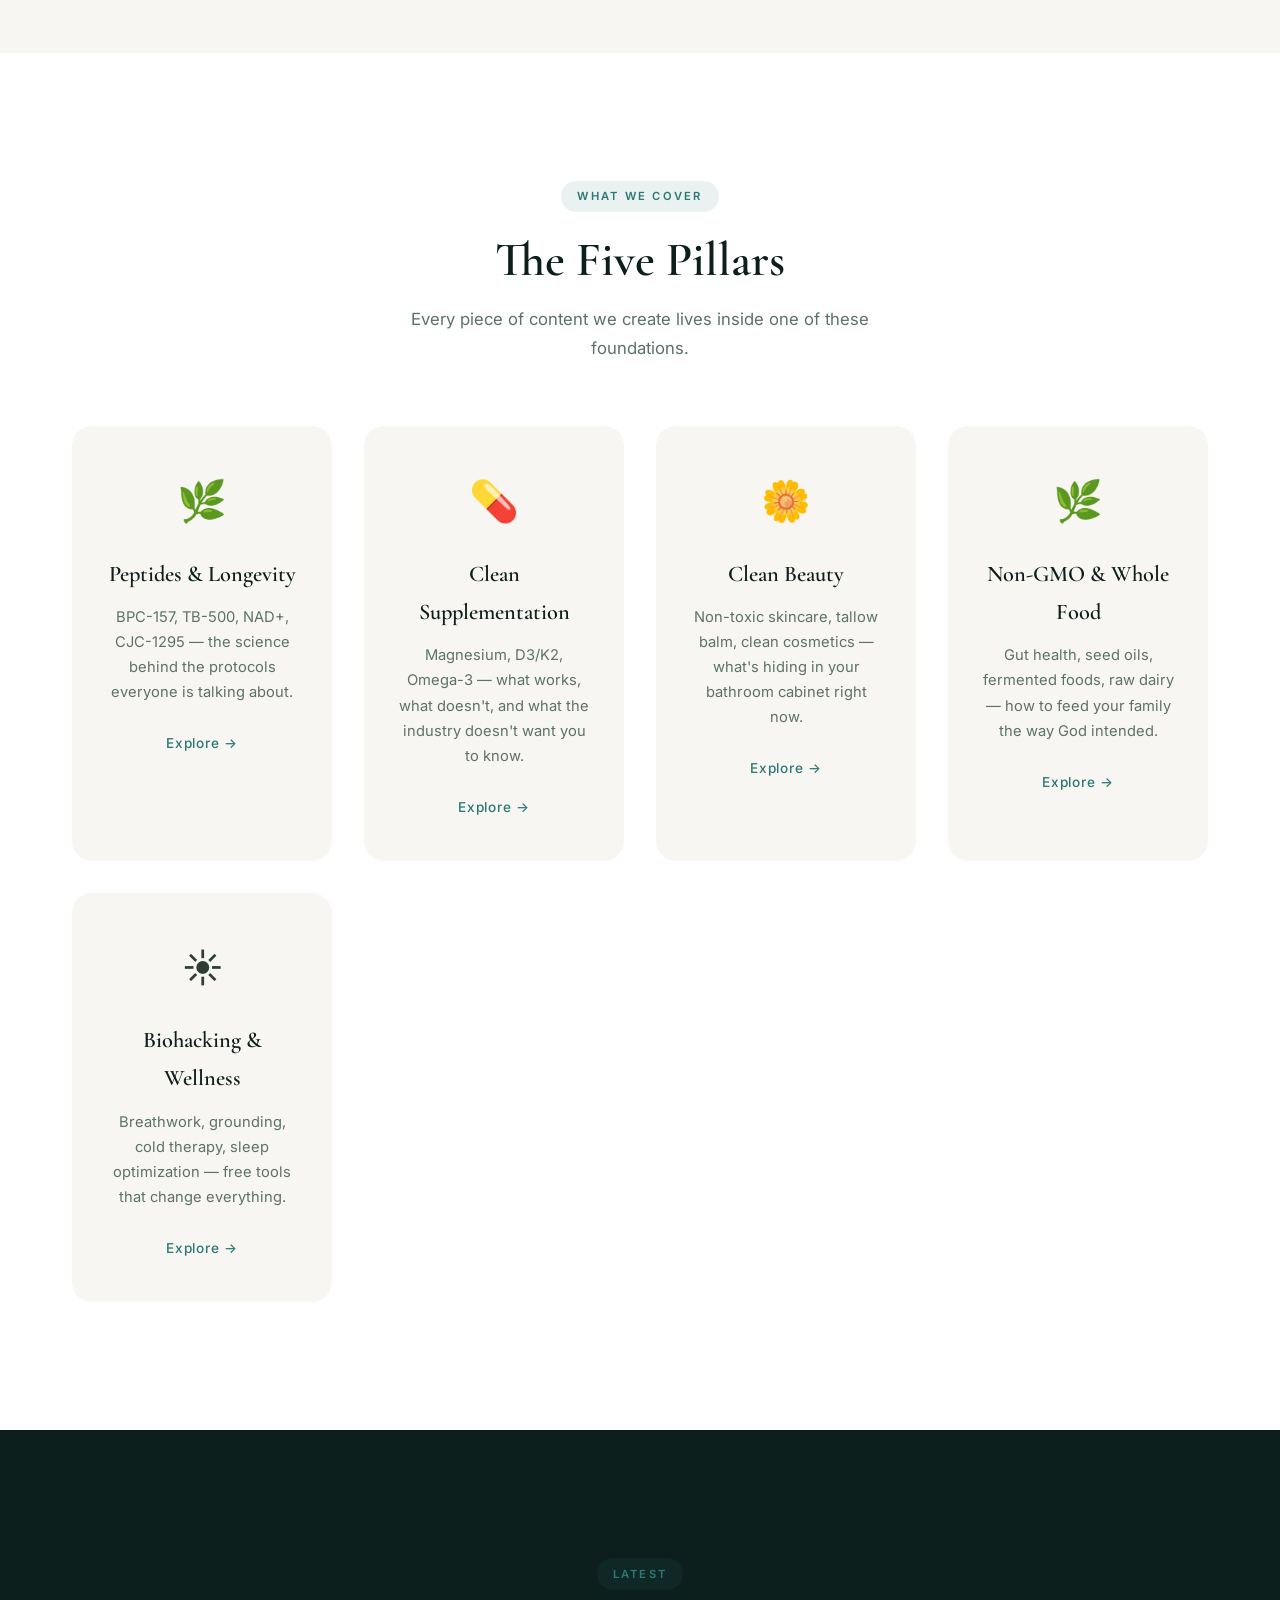
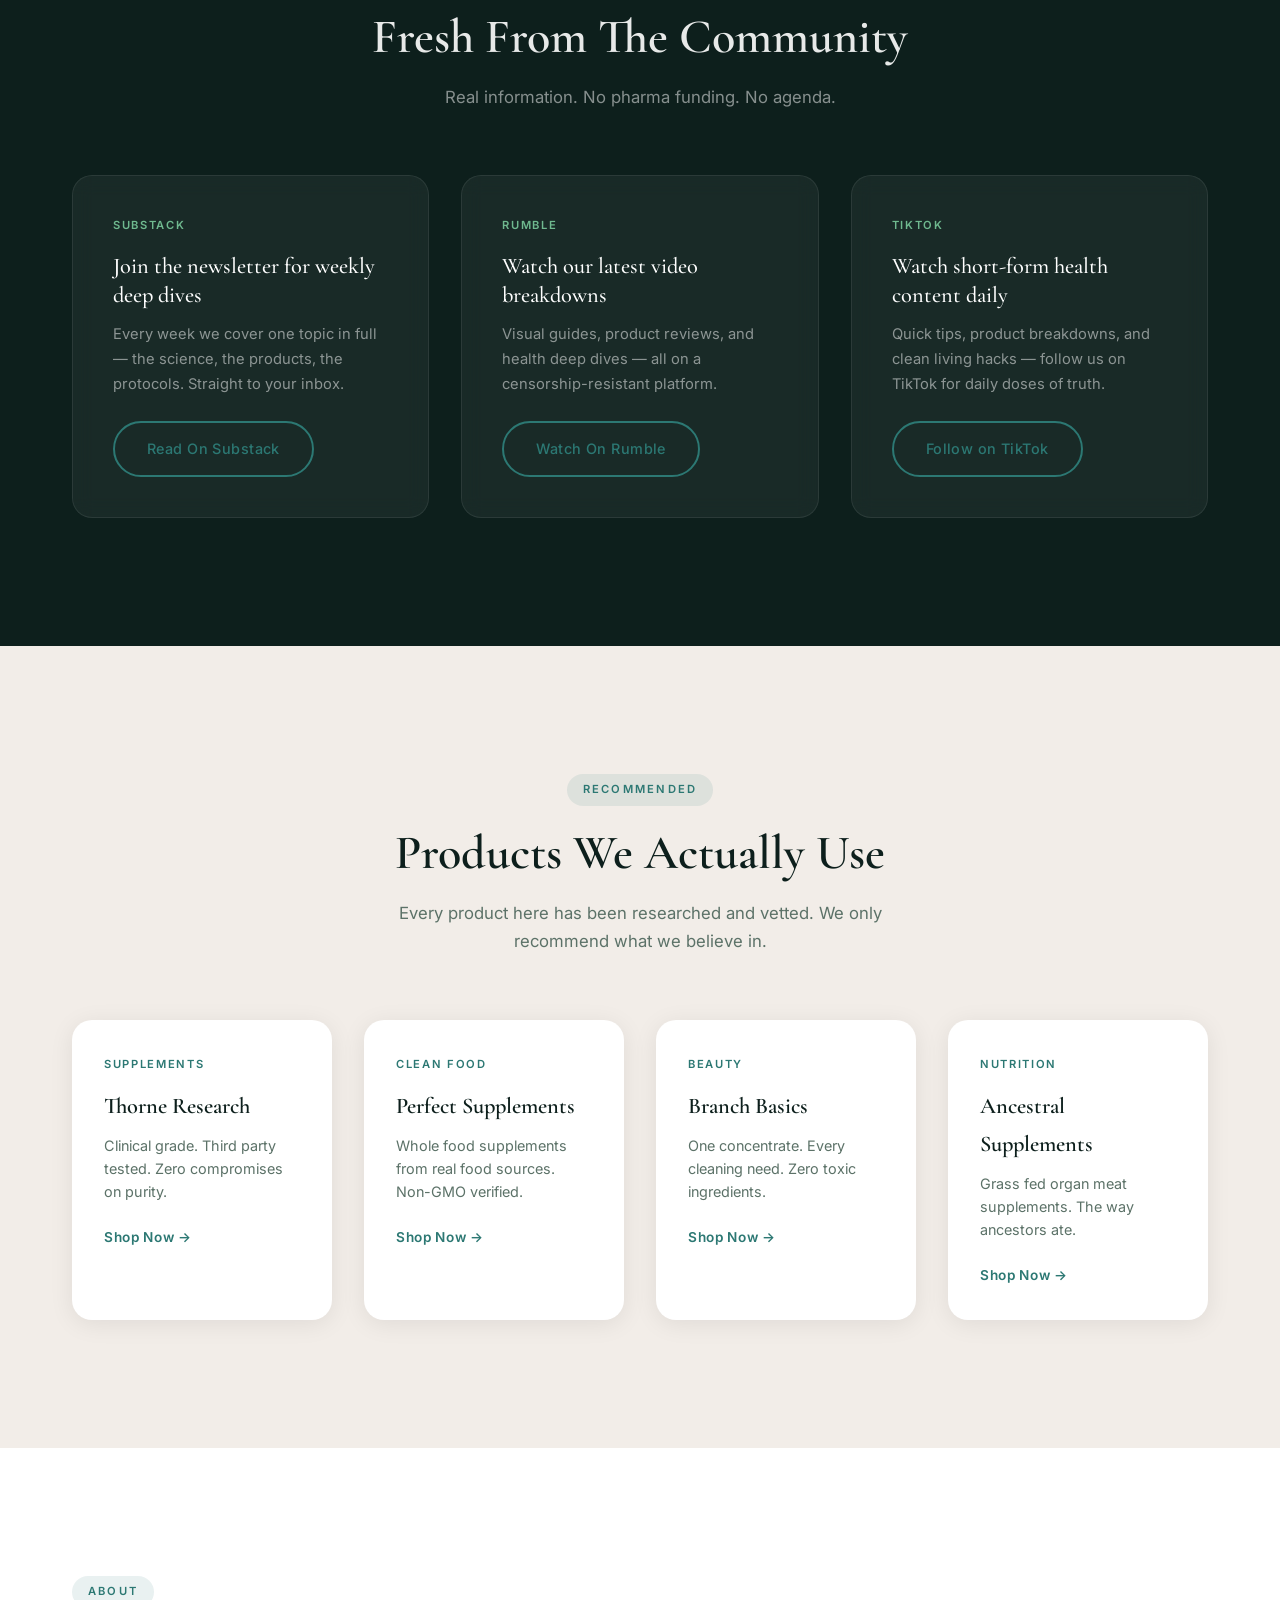
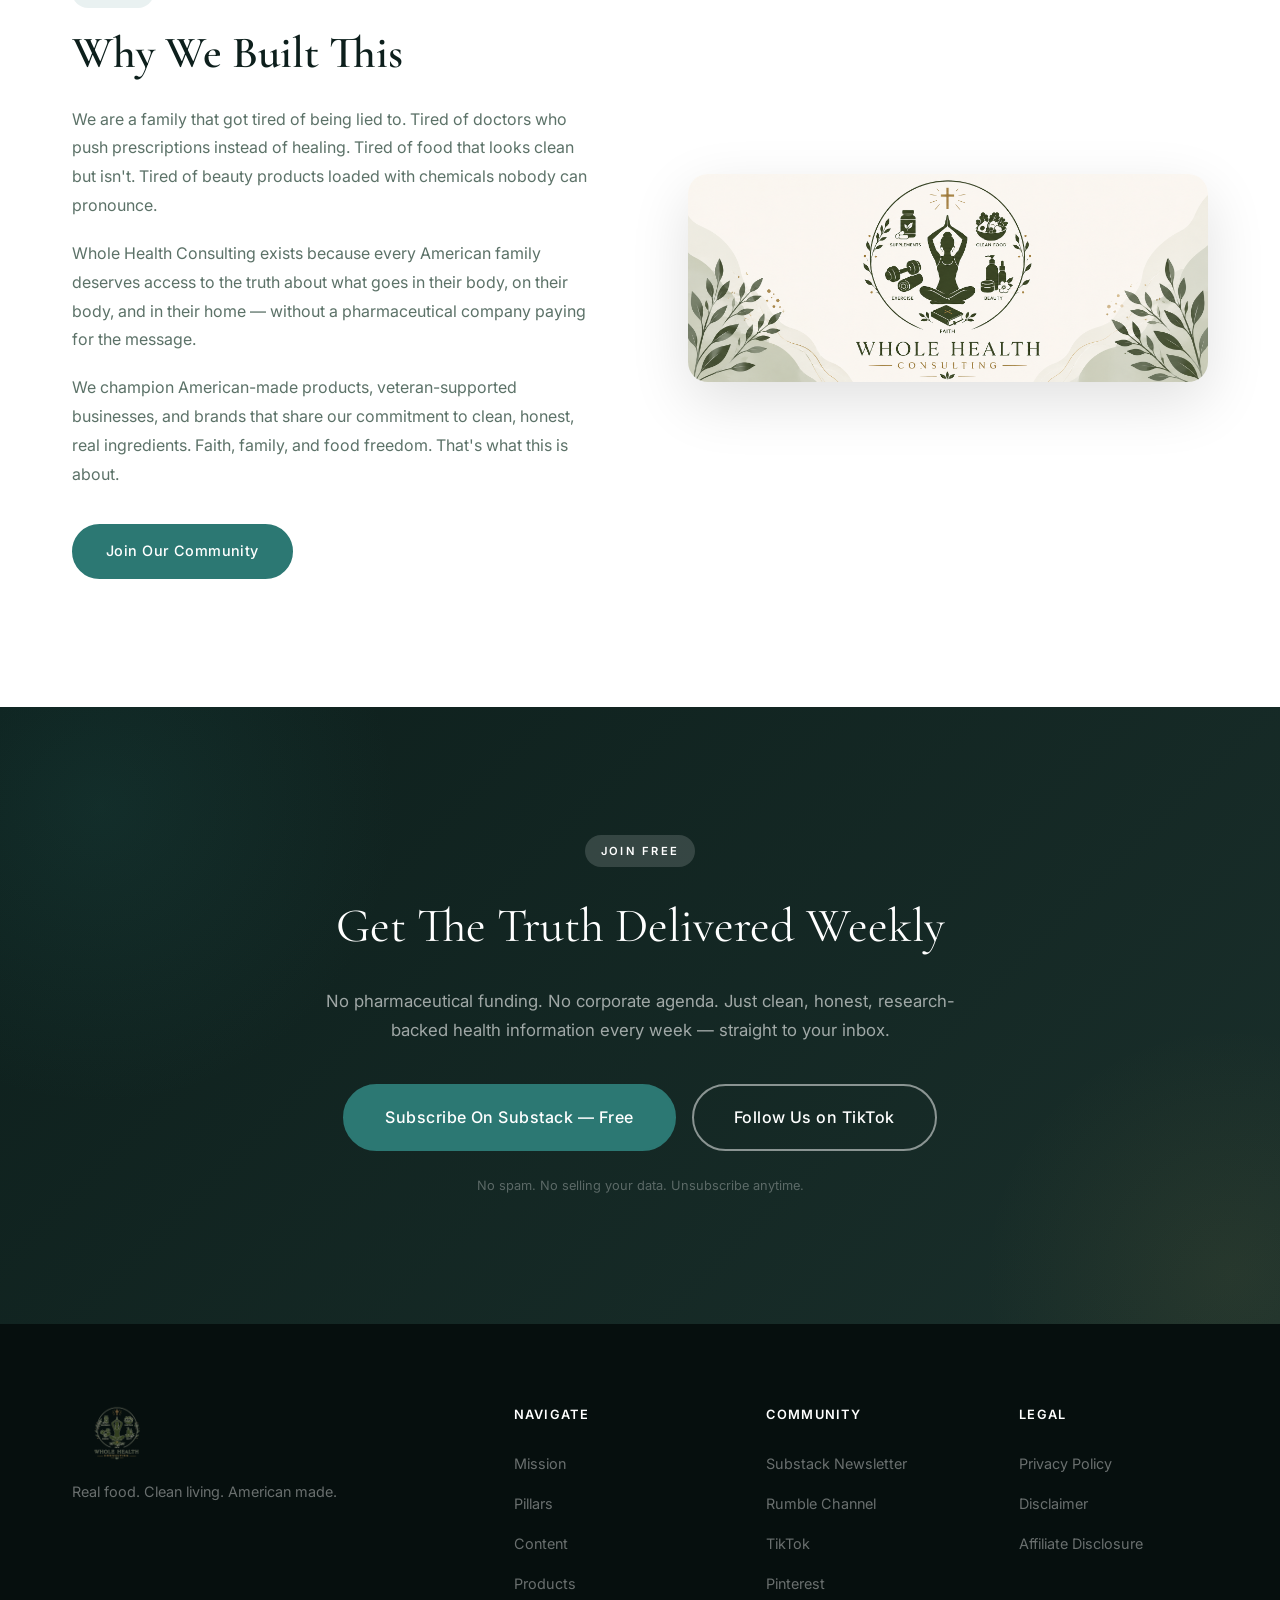
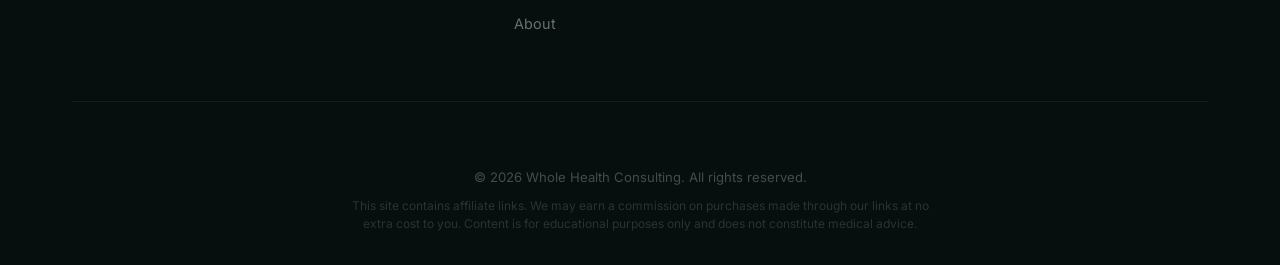
==== commit d5f59a87: "Add real logo/banner assets; update coming-soon page with banner preview - images/logo.png: transpar" ====
--- a/preview.html
+++ b/preview.html
@@ -235,9 +235,7 @@
                     <a href="#newsletter" class="btn btn-primary">Join Our Community</a>
                 </div>
                 <div class="about-visual animate-on-scroll delay-1">
-                    <div class="about-logo-wrap">
-                        <img src="images/logo.png" alt="Whole Health Consulting" />
-                    </div>
+                    <img src="images/banner.png" alt="Whole Health Consulting" style="width:100%;border-radius:20px;box-shadow:0 20px 60px rgba(0,0,0,0.12);" />
                 </div>
             </div>
         </div>
